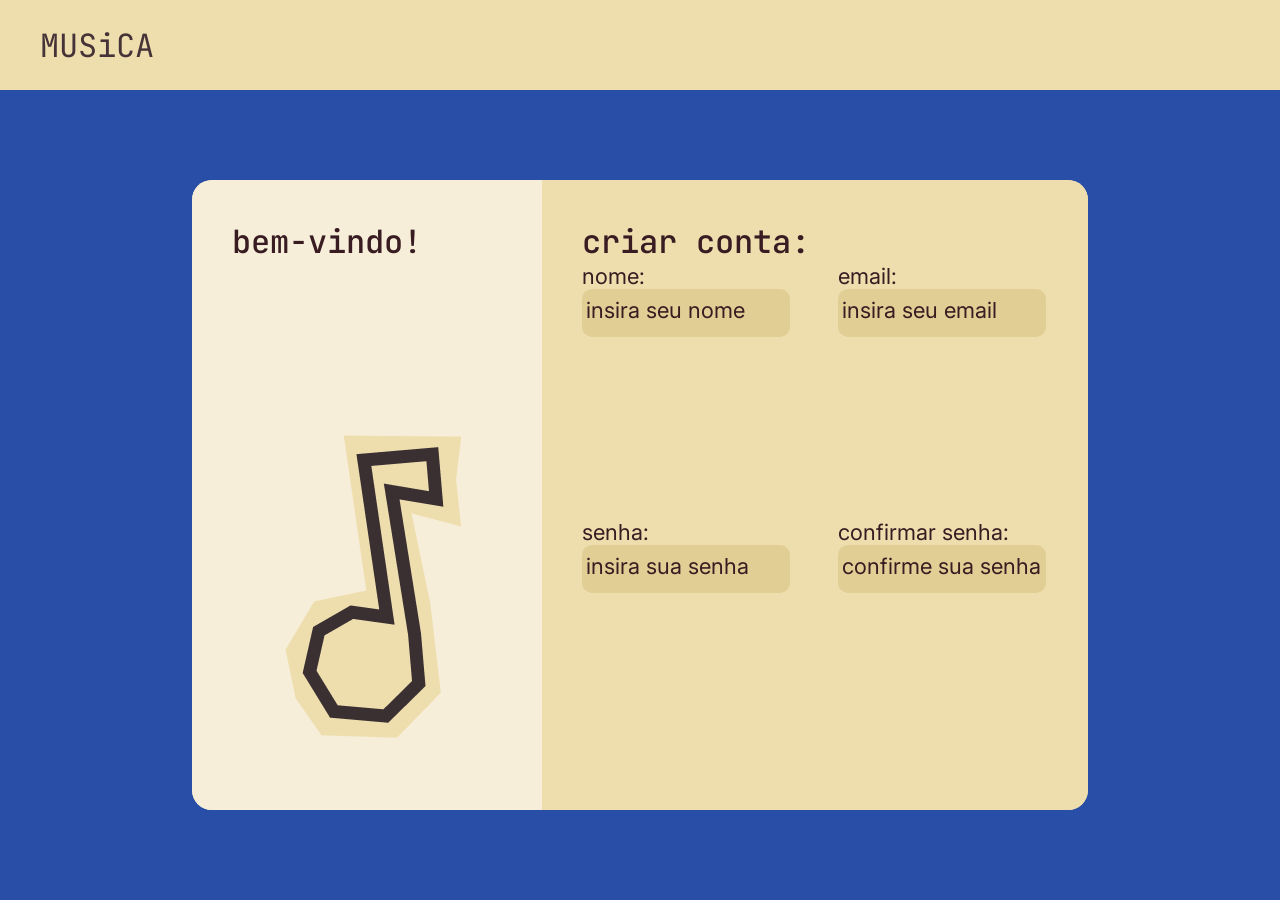
==== cadastro.html @ bc7677b0 "Inserção de arquivos no GitHub" ====
<!DOCTYPE html>
<html lang="en">
<head>
    <meta charset="UTF-8">
    <meta name="viewport" content="width=device-width, initial-scale=1.0">
    <title>Document</title>

    <link rel="stylesheet" href="cadastrostyle.css">

    <link rel="preconnect" href="https://fonts.googleapis.com">
    <link rel="preconnect" href="https://fonts.gstatic.com" crossorigin>
    <link href="https://fonts.googleapis.com/css2?family=Inter:ital,opsz,wght@0,14..32,100..900;1,14..32,100..900&family=JetBrains+Mono:ital,wght@0,100..800;1,100..800&display=swap" rel="stylesheet">

</head>
<body>
    <div class="header"  id="header">  
        <div class="container" >
            <div class="title" href = "home.html">
            MUSiCA
            </div>
        </div>
    </div>

    <div class="tela1" >
        <div class="box" >
            <div class="box1" >
                <div class="bemvindo" >
                    <span>bem-vindo!</span>
                </div>
                <div class="nota" >
                    <img src="assets/nota1.png" alt="">
                </div>
            </div>
            <div class="box2" >
                <div class="criarconta" >
                    <span>criar conta:</span>
                </div>
                <div class="inputs">
                    <div class="nomeemail" >
                        <div class="input" >
                            <span>nome:</span>
                            <input placeholder="insira seu nome"  type="text" id="input_nome">
                        </div>

                        <div class="input" >
                            <span>email:</span>
                            <input placeholder="insira seu email"  type="text" id="input_email">
                        </div>
                    </div>

                    <div  class="senhaconfirm" >
                        <div class="input" >
                            <span>senha:</span>
                            <input placeholder="insira sua senha"  type="text" id="input_senha">
                        </div>

                        <div class="input" >
                            <span>confirmar senha:</span>
                            <input placeholder="confirme sua senha"  type="text" id="input_confirm">
                        </div>
                    </div>
                </div>
            </div>
        </div>
    </div>
</body>
</html>
---- cadastrostyle.css ----
body {
    margin: 0px;
    font-family: Inter;
    background-color: #F6EED9;
}


/* INÍCIO DA HEADER/NAVBAR */
.header {
    background-color: #EEDEAE;
    height: 10vh;
    display: flex;
    align-items: center;
    
}

.container {
    display: flex;
    justify-content: space-between;
    align-items: center;
    width: 100vw;
    height: 50px;
    padding: 0px 40px 0px 40px;
    /*top right bottom left*/
}

.title {
    font-family: JetBrains Mono;
    font-size: 32px;
    color: #463337;
}

/* INÍCIO TELA DE CADASTRO*/
.tela1 {
    background-color: #294EA7;
    width: 100vw;
    height: 90vh;
    display: flex;
    justify-content: center;
    align-items: center;
}

.box {
    background-color: #EEDEAE;
    width: 70vw;
    height: 70vh;
    border-radius: 20px;
    display: flex;
}

/*INÍCIO BOX1*/
.box1 {
    background-color: #F6EED9;
    width: 40%;
    height: 100%-80px;
    border-radius: 20px;
    border-top-right-radius: 0px;
    border-bottom-right-radius: 0px;
    padding: 40px 0px 40px 40px;
    display: flex;
    flex-direction: column;
    justify-content: space-between;
}

.bemvindo {
    font-size: 32px;
    font-weight: 500;
    font-family: JetBrains Mono;
    color: #381C22;
}

.nota {
    display: flex;
    align-items: center;
}

/*INÍCIO BOX2*/
.box2 {
    background-color: #EEDEAE;
    width: 60%;
    height: 100%-80px;
    border-radius: 20px;
    border-top-left-radius: 0px;
    border-bottom-left-radius: 0px;
    padding: 40px 40px 40px 40px;
}

.criarconta {
    font-size: 32px;
    font-weight: 500;
    font-family: JetBrains Mono;
    color: #381C22;
}

.inputs {
    height: 60%;
    display: flex;
    flex-direction: column;
    justify-content: space-between;
}

.input {
    color: #381C22;
    font-size: 22px;
    width: 45%;
}

.nomeemail {
    display: flex;
    justify-content: space-between;
}

.senhaconfirm {
    width: 100%;
    display: flex;
    justify-content: space-between;
}

input {
    background-color: #E1CE95;
    border-color: #E1CE95;
    border-style: solid;
    border-radius: 10px;
    height: 42px;
    width: 200px;
}

input::placeholder {
    color: #381C22;
    font-family: Inter;
    font-size: 22px;
}
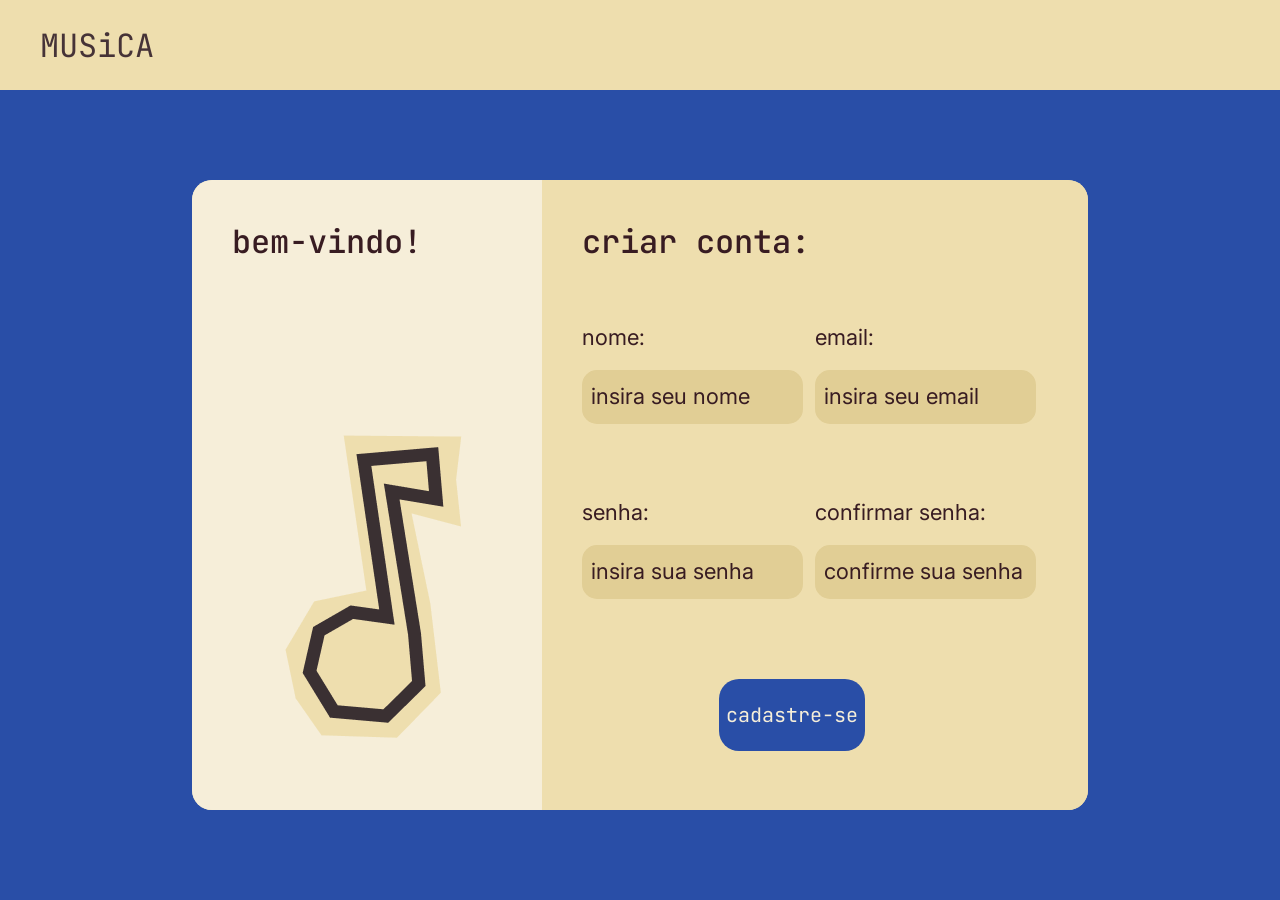
==== commit 6607a506: "Criação da tela de login e atualização na tela de cadastro e institucional" ====
--- a/cadastro.html
+++ b/cadastro.html
@@ -3,9 +3,9 @@
 <head>
     <meta charset="UTF-8">
     <meta name="viewport" content="width=device-width, initial-scale=1.0">
-    <title>Document</title>
+    <title>Cadastro Musica</title>
 
-    <link rel="stylesheet" href="cadastrostyle.css">
+    <link rel="stylesheet" href="style/cadastrostyle.css">
 
     <link rel="preconnect" href="https://fonts.googleapis.com">
     <link rel="preconnect" href="https://fonts.gstatic.com" crossorigin>
@@ -15,8 +15,8 @@
 <body>
     <div class="header"  id="header">  
         <div class="container" >
-            <div class="title" href = "home.html">
-            MUSiCA
+            <div class="title">
+            <a href="home.html">MUSiCA</a>
             </div>
         </div>
     </div>
@@ -35,6 +35,7 @@
                 <div class="criarconta" >
                     <span>criar conta:</span>
                 </div>
+
                 <div class="inputs">
                     <div class="nomeemail" >
                         <div class="input" >
@@ -60,6 +61,12 @@
                         </div>
                     </div>
                 </div>
+
+                <div class="containerButton">
+                    <div class="buttonCadastro">
+                        <span>cadastre-se</span>
+                    </div>
+                </div>
             </div>
         </div>
     </div>
--- a/style/cadastrostyle.css
+++ b/style/cadastrostyle.css
@@ -0,0 +1,186 @@
+body {
+    margin: 0px;
+    font-family: Inter;
+    background-color: #F6EED9;
+}
+
+
+/* INÍCIO DA HEADER/NAVBAR */
+.header {
+    background-color: #EEDEAE;
+    height: 10vh;
+    display: flex;
+    align-items: center;
+    
+}
+
+.container {
+    display: flex;
+    justify-content: space-between;
+    align-items: center;
+    width: 100vw;
+    height: 50px;
+    padding: 0px 40px 0px 40px;
+    /*top right bottom left*/
+}
+
+.title {
+    font-family: JetBrains Mono;
+    font-size: 32px;
+    color: #463337;
+}
+
+.title:hover {
+    transform: scale(1.1);
+    cursor: pointer;
+}
+
+.title a {
+    font-family: JetBrains Mono;
+    font-size: 32px;
+    color: #463337;
+    text-decoration: none;
+}
+
+/* INÍCIO TELA DE CADASTRO*/
+.tela1 {
+    background-color: #294EA7;
+    width: 100vw;
+    height: 90vh;
+    display: flex;
+    justify-content: center;
+    align-items: center;
+}
+
+.box {
+    background-color: #EEDEAE;
+    width: 70vw;
+    height: 70vh;
+    border-radius: 20px;
+    display: flex;
+}
+
+/*INÍCIO BOX1*/
+.box1 {
+    background-color: #F6EED9;
+    width: 40%;
+    height: 100%-80px;
+    border-radius: 20px;
+    border-top-right-radius: 0px;
+    border-bottom-right-radius: 0px;
+    padding: 40px 0px 40px 40px;
+    display: flex;
+    flex-direction: column;
+    justify-content: space-between;
+}
+
+.bemvindo {
+    font-size: 32px;
+    font-weight: 500;
+    font-family: JetBrains Mono;
+    color: #381C22;
+}
+
+.nota {
+    display: flex;
+    align-items: center;
+}
+
+/*INÍCIO BOX2*/
+.box2 {
+    background-color: #EEDEAE;
+    width: 60%;
+    height: 100%-80px;
+    border-radius: 20px;
+    border-top-left-radius: 0px;
+    border-bottom-left-radius: 0px;
+    padding: 40px 40px 40px 40px;
+    display: flex;
+    flex-direction: column;
+    justify-content: space-between;
+}
+
+.criarconta {
+    font-size: 32px;
+    font-weight: 500;
+    font-family: JetBrains Mono;
+    color: #381C22;
+}
+
+.inputs {
+    height: 50%;
+    display: flex;
+    flex-direction: column;
+    justify-content: space-between;
+}
+
+.input {
+    color: #381C22;
+    font-size: 22px;
+    width: 50%;
+    height: 100px;
+    display: flex;
+    flex-direction: column;
+    justify-content: space-between;
+}
+
+.nomeemail {
+    display: flex;
+    flex-direction: row;
+    justify-content: space-between;
+}
+
+.senhaconfirm {
+    width: 100%;
+    display: flex;
+    justify-content: space-between;
+}
+
+input {
+    background-color: #E1CE95;
+    border-color: #E1CE95;
+    border-style: solid;
+    border-radius: 15px;
+    width: 200px;
+    padding: 20px 10px 15px 7px;
+}
+
+input::placeholder {
+    color: #381C22;
+    font-family: Inter;
+    font-size: 22px;
+}
+
+input:focus {
+    outline: none;
+}
+
+.containerButton {
+    height: 20%;
+    width: 90%;
+    display: flex;
+    justify-content: center;
+    align-items: center;
+
+}
+
+.buttonCadastro {
+    background-color: #294EA7;
+    height: 65%;
+    width: 35%;
+    display: flex;
+    justify-content: center;
+    align-items: center;
+    border-radius: 20px;
+}
+
+.buttonCadastro span {
+    font-family: JetBrains Mono;
+    font-size: 20px;
+    color: #F6EED9;
+}
+
+.buttonCadastro:hover {
+    transform: scale(1.05);
+    cursor: pointer;
+}
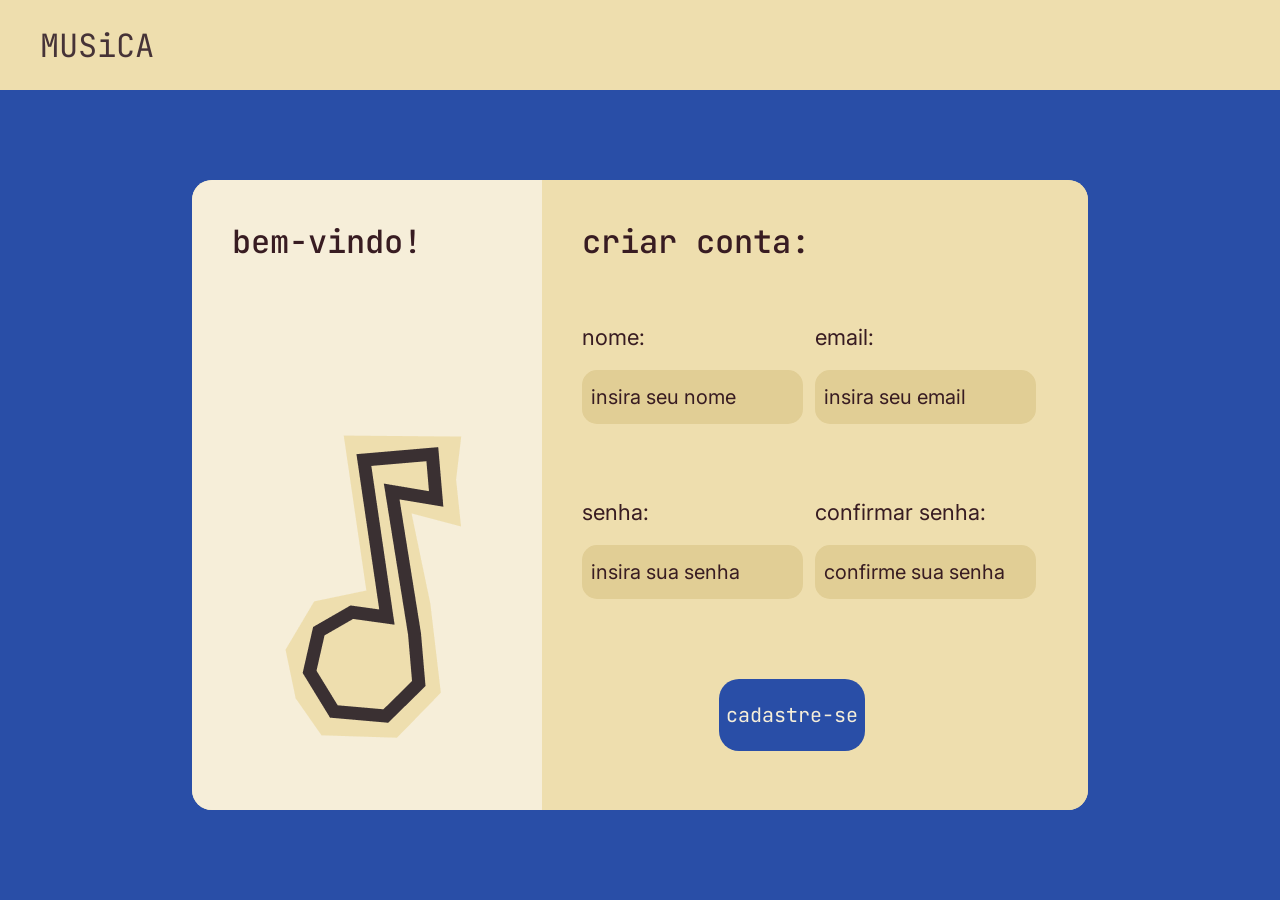
==== commit fecbd0d7: "atualização css" ====
--- a/cadastro.html
+++ b/cadastro.html
@@ -64,7 +64,7 @@
 
                 <div class="containerButton">
                     <div class="buttonCadastro">
-                        <span>cadastre-se</span>
+                        <a  href="login.html">cadastre-se</a>
                     </div>
                 </div>
             </div>
--- a/style/cadastrostyle.css
+++ b/style/cadastrostyle.css
@@ -148,7 +148,7 @@
 input::placeholder {
     color: #381C22;
     font-family: Inter;
-    font-size: 22px;
+    font-size: 20px;
 }
 
 input:focus {
@@ -174,10 +174,11 @@
     border-radius: 20px;
 }
 
-.buttonCadastro span {
+.buttonCadastro a {
     font-family: JetBrains Mono;
     font-size: 20px;
     color: #F6EED9;
+    text-decoration: none;
 }
 
 .buttonCadastro:hover {
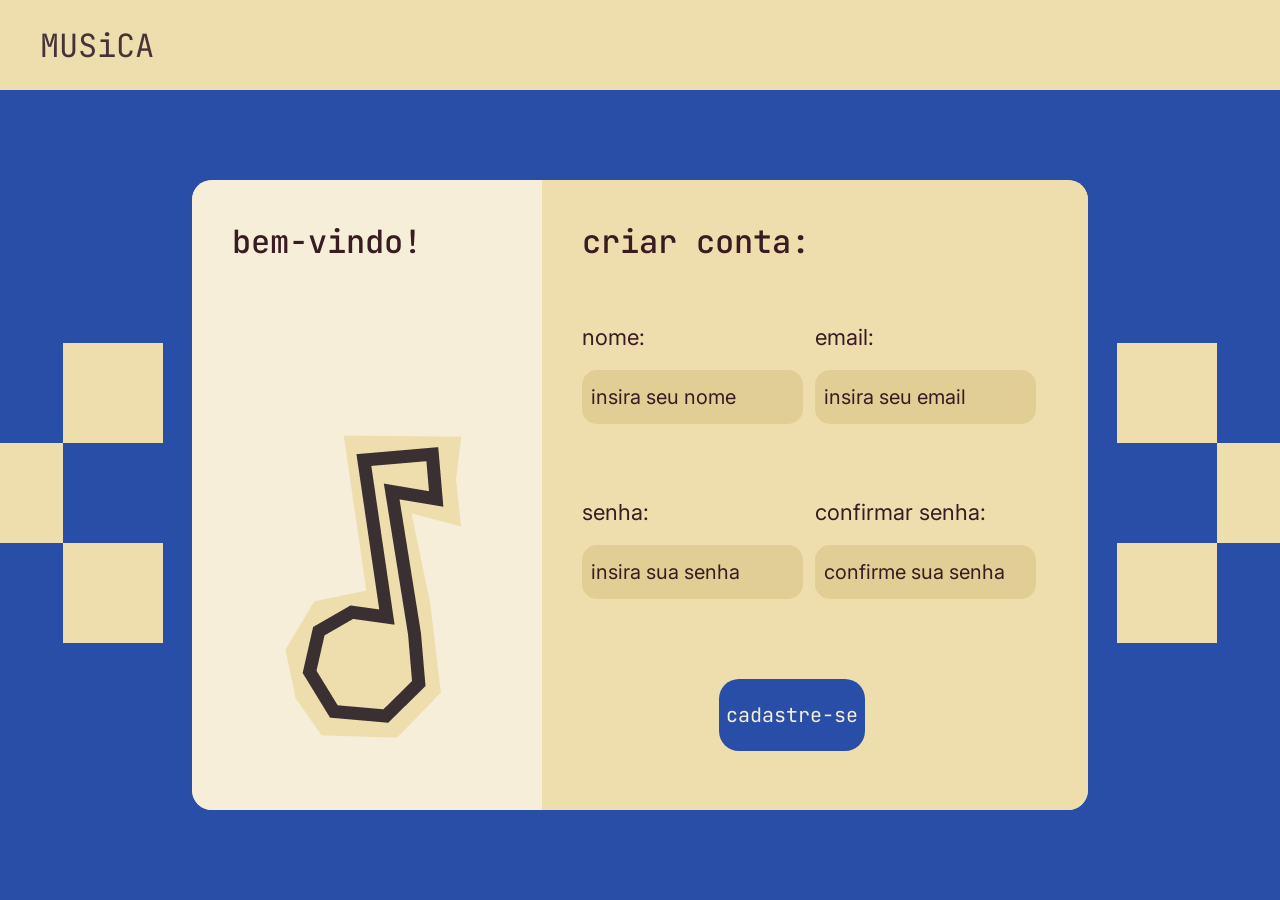
==== commit 578e574f: "alterações e atualizações css" ====
--- a/cadastro.html
+++ b/cadastro.html
@@ -22,6 +22,7 @@
     </div>
 
     <div class="tela1" >
+        <div><img src="assets/xadrezE.png" alt=""></div>
         <div class="box" >
             <div class="box1" >
                 <div class="bemvindo" >
@@ -69,6 +70,7 @@
                 </div>
             </div>
         </div>
+        <div><img src="assets/xadrezD.png" alt=""></div>
     </div>
 </body>
 </html>
--- a/style/cadastrostyle.css
+++ b/style/cadastrostyle.css
@@ -48,7 +48,7 @@
     width: 100vw;
     height: 90vh;
     display: flex;
-    justify-content: center;
+    justify-content: space-between;
     align-items: center;
 }
 
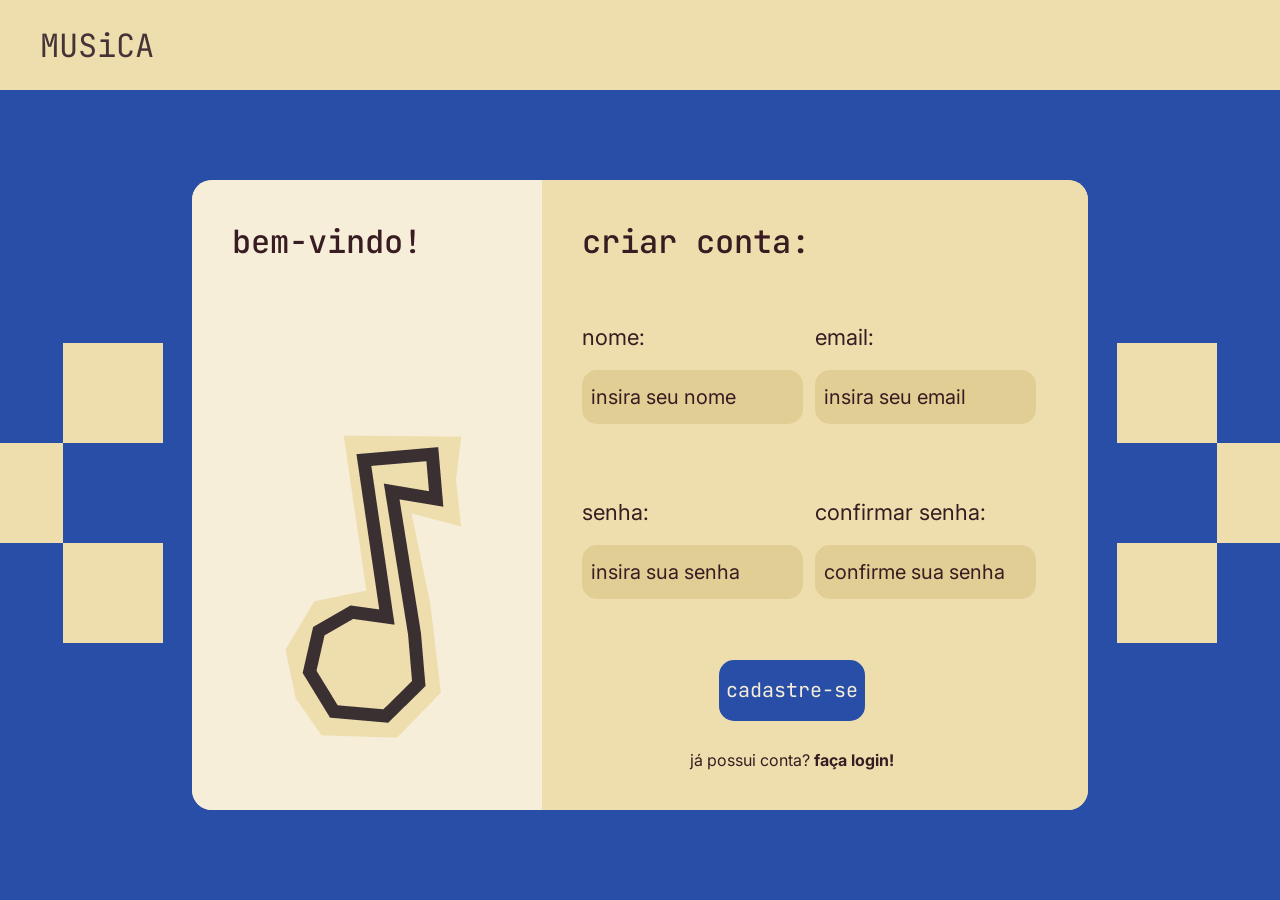
==== commit b86e5ba4: "Atualização do botão de redirecionamento para a tela de login da tela de cadastro" ====
--- a/cadastro.html
+++ b/cadastro.html
@@ -67,6 +67,7 @@
                     <div class="buttonCadastro">
                         <a  href="login.html">cadastre-se</a>
                     </div>
+                    <span><a href="login.html">já possui conta? <b>faça login!</b></a></span>
                 </div>
             </div>
         </div>
--- a/style/cadastrostyle.css
+++ b/style/cadastrostyle.css
@@ -159,19 +159,25 @@
     height: 20%;
     width: 90%;
     display: flex;
-    justify-content: center;
+    flex-direction: column;
+    justify-content: space-between;
     align-items: center;
 
 }
 
+.containerButton a{
+    text-decoration: none;
+    color: #381C22;
+}
+
 .buttonCadastro {
     background-color: #294EA7;
-    height: 65%;
+    height: 55%;
     width: 35%;
     display: flex;
     justify-content: center;
     align-items: center;
-    border-radius: 20px;
+    border-radius: 15px;
 }
 
 .buttonCadastro a {
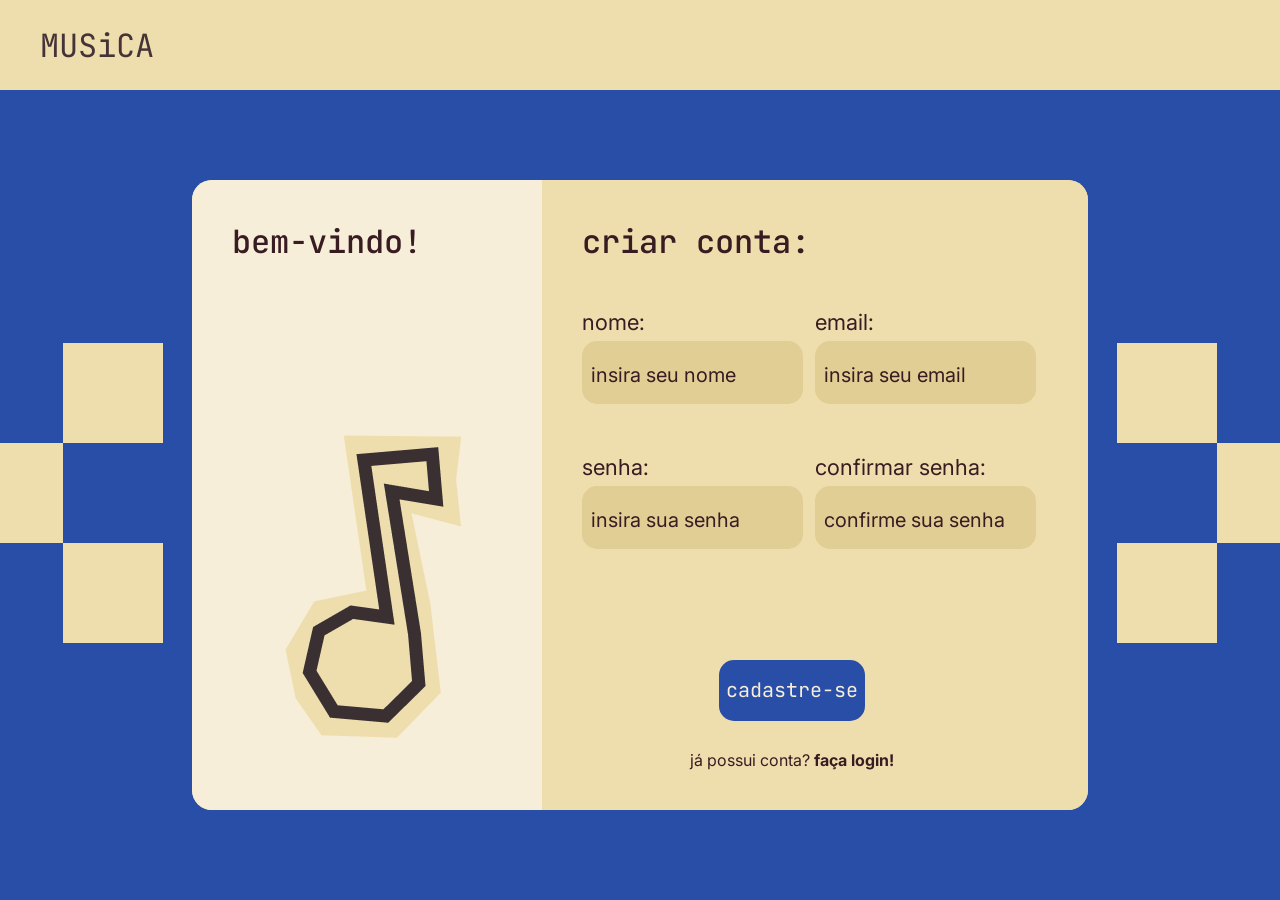
==== commit 43a8031a: "desenvolvimento tela dash" ====
--- a/cadastro.html
+++ b/cadastro.html
@@ -42,30 +42,39 @@
                         <div class="input" >
                             <span>nome:</span>
                             <input placeholder="insira seu nome"  type="text" id="input_nome">
+
+                            <div id="div_analisarNome" class="validacao"></div>
                         </div>
 
                         <div class="input" >
                             <span>email:</span>
-                            <input placeholder="insira seu email"  type="text" id="input_email">
+                            <input oninput="analisarEmail()" placeholder="insira seu email"  type="text" id="input_email">
+
+                            <div id="div_analisarEmail" class="validacao"></div>
+
                         </div>
                     </div>
 
                     <div  class="senhaconfirm" >
                         <div class="input" >
                             <span>senha:</span>
-                            <input placeholder="insira sua senha"  type="text" id="input_senha">
+                            <input oninput="analisarSenha()" placeholder="insira sua senha"  type="password" id="input_senha">
+
+                            <div id="div_analisarSenha" class="validacao" ></div>
                         </div>
 
                         <div class="input" >
                             <span>confirmar senha:</span>
-                            <input placeholder="confirme sua senha"  type="text" id="input_confirm">
+                            <input oninput="confirmSenha()" placeholder="confirme sua senha"  type="password" id="input_confirm">
+
+                            <div id="div_confirmSenha" class="validacao"></div>
                         </div>
                     </div>
                 </div>
 
                 <div class="containerButton">
                     <div class="buttonCadastro">
-                        <a  href="login.html">cadastre-se</a>
+                        <a onclick="cadastrar()">cadastre-se</a>
                     </div>
                     <span><a href="login.html">já possui conta? <b>faça login!</b></a></span>
                 </div>
@@ -74,4 +83,80 @@
         <div><img src="assets/xadrezD.png" alt=""></div>
     </div>
 </body>
-</html>+</html>
+
+<script>
+    // lista dos parâmetros
+    var listaCaracteres = ['!','@','#','$', '%', '&', '*'];
+    var listaNumeros = ['1','2','3','4','5','6','7','8','9','0'];
+    
+    // lista de validações
+    var emailValido = false;
+    var senhaValida1 = false;
+    var senhaValida2 = false;
+    var confirmValida = false;
+
+    function analisarEmail() {
+        var email = input_email.value;
+        
+        if (!email.includes('@')) {
+            div_analisarEmail.innerHTML = 
+            `email inválido`;
+        } else {
+            div_analisarEmail.innerHTML = '';
+            emailValido = true;
+        }
+        
+    }
+    
+    function analisarSenha() {
+        var senha = input_senha.value;
+        var senhaTamanho = senha.length;
+        
+        for (var cont=0; cont<listaNumeros.length; cont++) {
+            if (senha.includes(listaNumeros[cont])) {
+                senhaValida1 = true;
+                div_analisarSenha.innerHTML = '';
+            }  
+        }
+
+        if (!senhaValida1){
+            div_analisarSenha.innerHTML = 
+            `senha inválida`
+        }
+
+        for (var cont2=0; cont2<listaCaracteres.length; cont2++) {
+            if (senha.includes(listaCaracteres[cont2])) {
+                senhaValida2 = true;
+                div_confirmSenha.innerHTML = '';
+            } 
+        }
+        
+        if (!senhaValida2) {
+            div_analisarSenha.innerHTML = 
+            `senha inválida`
+        }
+    }
+    
+    function confirmSenha() {
+        var senha = input_senha.value;
+        var confirm = input_confirm.value;
+
+        if (senha != confirm) {
+            div_confirmSenha.innerHTML = 
+            `senha inválida`
+        } else {
+            confirmValida = true;
+            div_confirmSenha.innerHTML = '';
+        }
+    }
+    
+    function cadastrar() {
+        if (emailValido && senhaValida1 && senhaValida2 && confirmValida) {
+            alert('Cadastro Efetuado!');
+            window.location.href ='login.html';
+        } else {
+            alert('Cadastro Inválido! Confira os campos');
+        }
+    }
+</script>
--- a/style/cadastrostyle.css
+++ b/style/cadastrostyle.css
@@ -112,13 +112,14 @@
     display: flex;
     flex-direction: column;
     justify-content: space-between;
+    margin-bottom: 30px;
 }
 
 .input {
     color: #381C22;
     font-size: 22px;
     width: 50%;
-    height: 100px;
+    height: 130px;
     display: flex;
     flex-direction: column;
     justify-content: space-between;
@@ -143,16 +144,23 @@
     border-radius: 15px;
     width: 200px;
     padding: 20px 10px 15px 7px;
-}
-
-input::placeholder {
-    color: #381C22;
     font-family: Inter;
     font-size: 20px;
 }
 
+input::placeholder {
+    color: #381C22;
+    font-family: Inter;
+    font-size: 20px;
+}
+
 input:focus {
     outline: none;
+}
+
+.validacao {
+    height: 30px;
+    font-size: 16px;
 }
 
 .containerButton {
